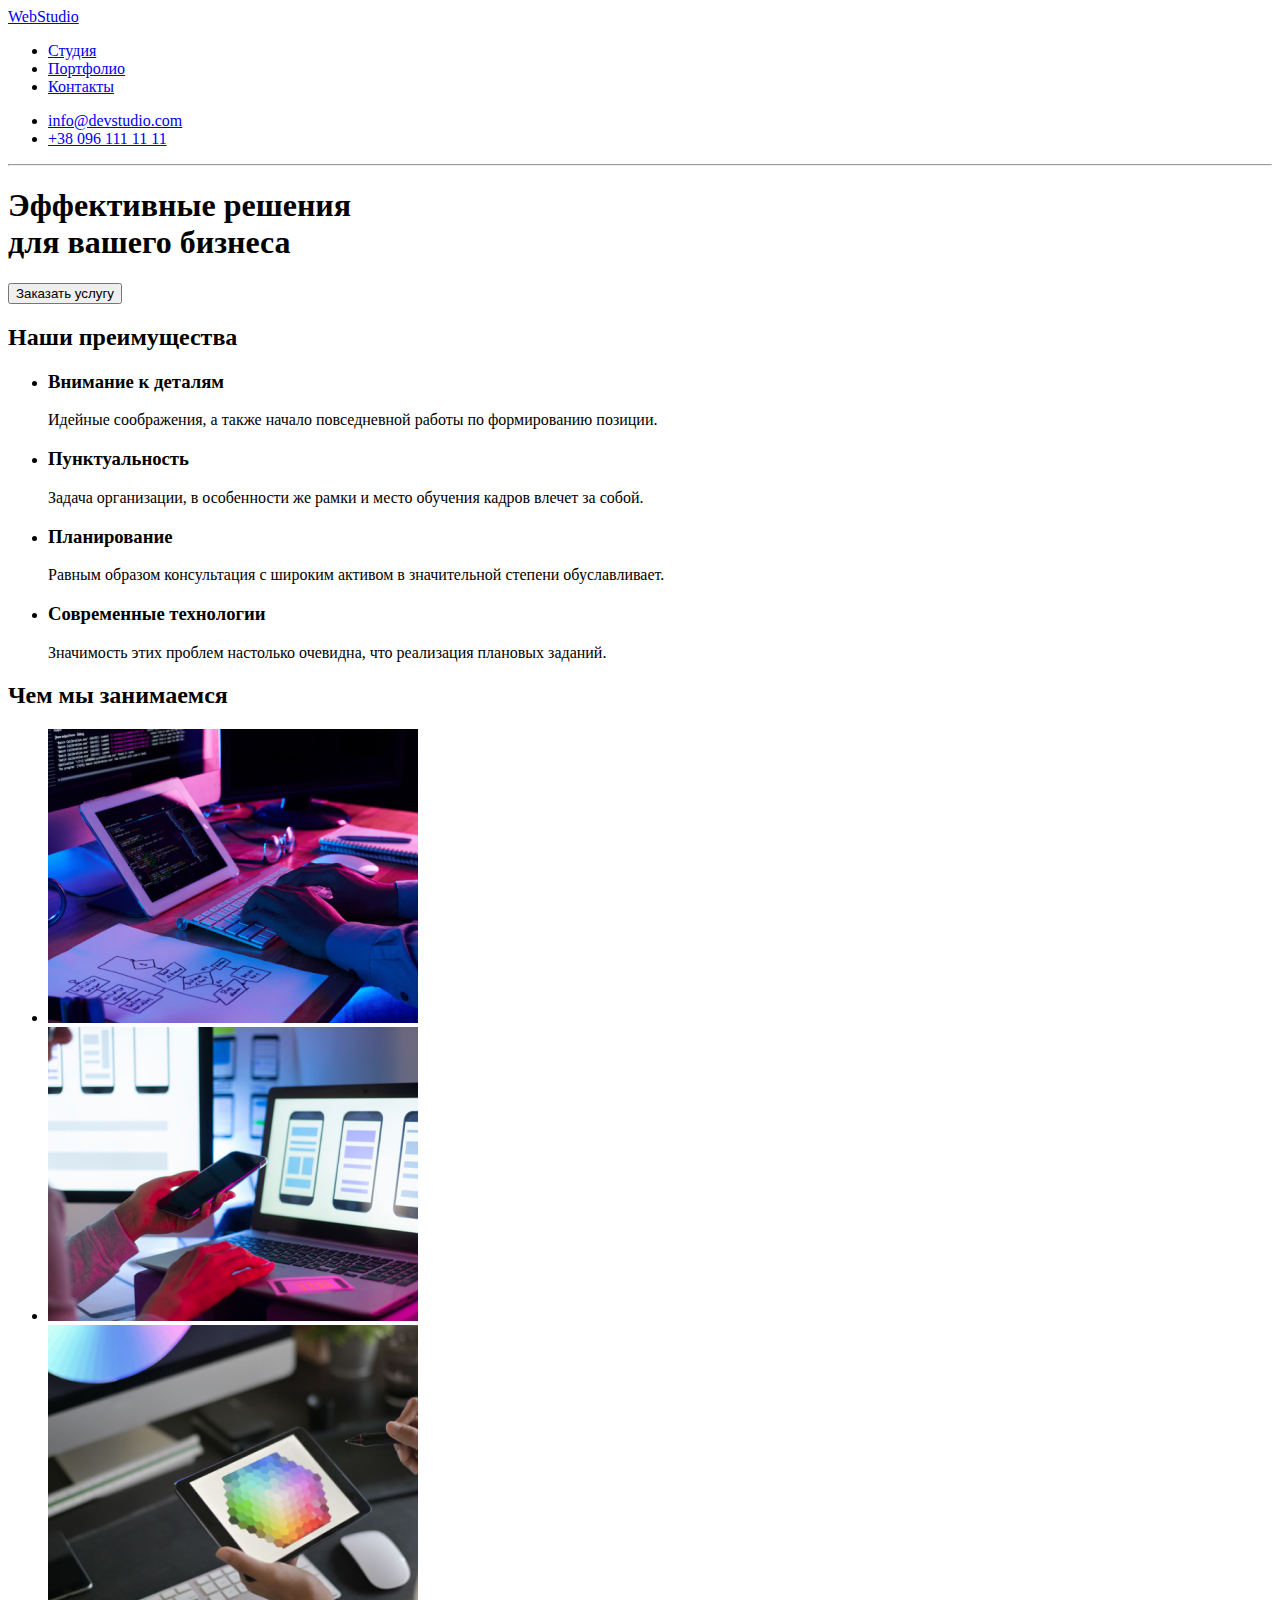
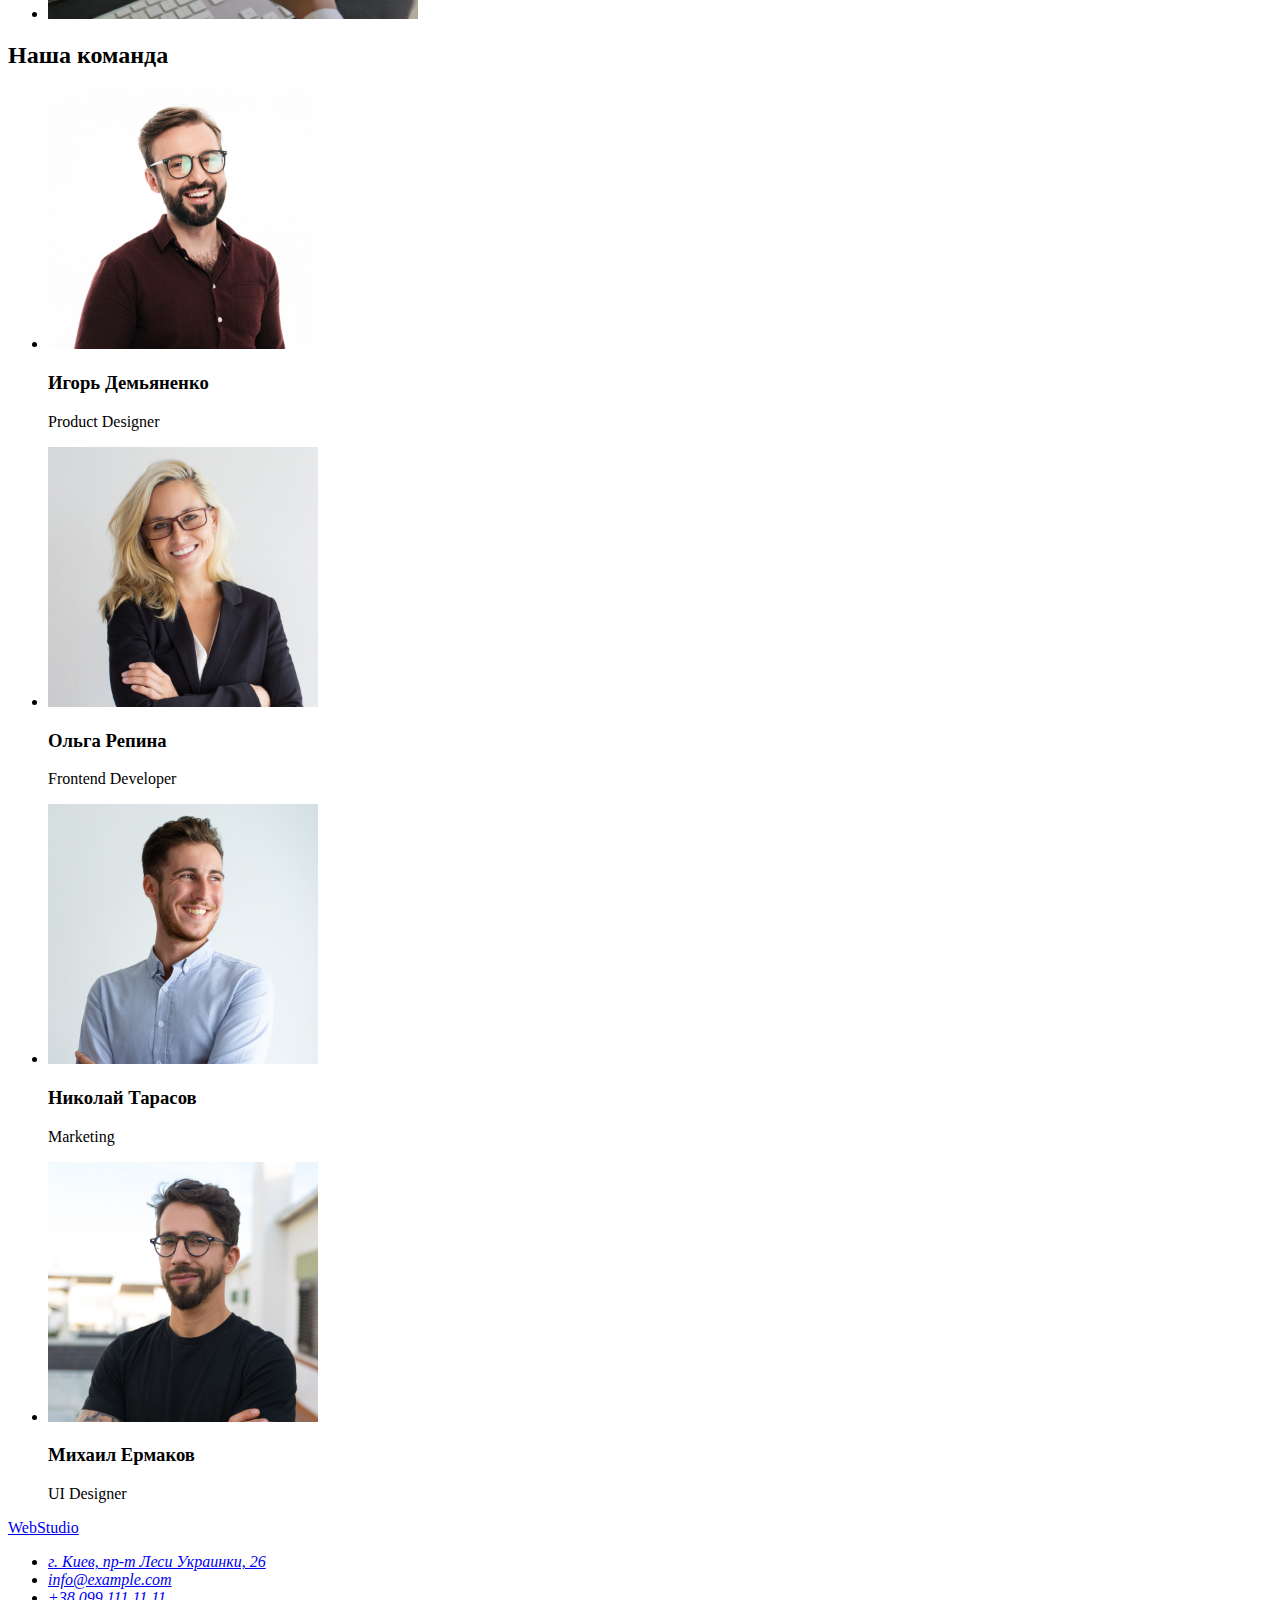
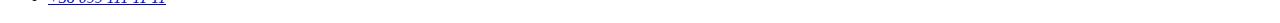
==== index.html @ 1df1f012 "add index.html" ====
<!DOCTYPE html>
<html lang="ru">
<head>
    <meta charset="UTF-8">
    <meta http-equiv="X-UA-Compatible" content="IE=edge">
    <meta name="viewport" content="width=device-width, initial-scale=1.0">
    <title>Студия</title>
    
    <link rel="preconnect" href="https://fonts.googleapis.com">
    <link rel="preconnect" href="https://fonts.gstatic.com" crossorigin>
    <link href="https://fonts.googleapis.com/css2?family=Raleway:wght@700&family=Roboto:wght@400;500;700;900&display=swap"
        rel="stylesheet">
    <link rel="stylesheet" href="./css/modern-normalize.css">
    <link rel="stylesheet" href="./css/styles.css">
</head>
<body>
    <header>
        <div class="container">
            <div class="header-inner">
                        <a href="./index.html" lang="en" class="logo links"><span class="logo-web">Web</span><span
                                class="logo-studio">Studio</span></a>
                        <nav>
                            <ul class="pages list ">
                                <li class="pages-list">
                                    <a href="./index.html" class="links current">Студия</a>
                                </li>
                                <li class="pages-list">
                                    <a href="./portfolio.html" class="links">Портфолио</a>
                                </li>
                                <li class="pages-list">
                                    <a href="#" class="links">Контакты</a>
                                </li>
                            </ul>
                        </nav>
                        <ul class="header-contacts list">
                            <li class="header-contacts-list">
                                <a href="mailto:info@devstudio.com" class="header-contacts-links links">info@devstudio.com</a>
                            </li>
                            <li class="header-contacts-list">
                                <a href="tel:+380961111111" class="header-contacts-links links">+38 096 111 11 11</a>
                            </li>
                        </ul>
            </div>
        </div>
        <hr class="header-line">
    </header>
    <main>
        <section class="hero section">
            <div class="container">
                <h1 class="main-title">Эффективные решения<br/>для вашего бизнеса</h1>
                <button class="interaction" type="button">Заказать услугу</button>
            </div>
        </section>
        <section class="section">
            <div class="benefits-container container">
                <h2 class="visually-hidden">Наши преимущества</h2>
                <ul class="benefits list">
                    <li class="benefits-list">
                        <h3 class="benefits-title">
                            Внимание к деталям
                        </h3>
                        <p class="benefits-description">
                            Идейные соображения, а также начало повседневной работы по формированию позиции.
                        </p>
                    </li>
                    <li class="benefits-list">
                        <h3 class="benefits-title">
                            Пунктуальность
                        </h3>
                        <p class="benefits-description">
                            Задача организации, в особенности же рамки и место обучения кадров влечет за собой.
                        </p>
                    </li>
                    <li class="benefits-list">
                        <h3 class="benefits-title">
                            Планирование
                        </h3>
                        <p class="benefits-description">
                            Равным образом консультация с широким активом в значительной степени обуславливает.
                        </p>
                    </li>
                    <li class="benefits-list">
                        <h3 class="benefits-title">
                            Современные технологии
                        </h3>
                        <p class="benefits-description">
                            Значимость этих проблем настолько очевидна, что реализация плановых заданий.
                        </p>
                    </li>
                </ul>
            </div>
        </section>
        <section class="section">
            <div class="container">
                <h2 class="activity-title">
                    Чем мы занимаемся
                </h2>
                <ul class="activity-list list">
                    <li><img src="./images/image-1.jpg" alt="Разработка сайтов" width="370" /></li>
                    <li><img src="./images/image-2.jpg" alt="Разработка приложений" width="370" /></li>
                    <li><img src="./images/image-3.jpg" alt="Дизайн" width="370" /></li>
                </ul>
            </div>
        </section>
        <section class="team-section section">
            <div class="container">
                <h2 class="team-title">
                    Наша команда
                </h2>
                <ul class="team-list list">
                    <li class="team-card">
                        <img src="./images/team-1.jpg" alt="Product Designer" width="270" />
                        <h3 class="team-name">Игорь Демьяненко</h3>
                        <p class="team-job" lang="en">Product Designer</p>
                    </li>
                    <li class="team-card">
                        <img src="./images/team-2.jpg" alt="Frontend Developer" width="270" />
                        <h3 class="team-name">Ольга Репина</h3>
                        <p class="team-job" lang="en">Frontend Developer</p>
                    </li>
                    <li class="team-card">
                        <img src="./images/team-3.jpg" alt="Marketing" width="270" />
                        <h3 class="team-name">Николай Тарасов</h3>
                        <p class="team-job" lang="en">Marketing</p>
                
                    </li>
                    <li class="team-card">
                        <img src="./images/team-4.jpg" alt="UI Designer" width="270" />
                        <h3 class="team-name">Михаил Ермаков</h3>
                        <p class="team-job" lang="en">UI Designer</p>
                    </li>
                </ul>
            </div>
        </section>
    </main>
    <footer class="footer">
        <div class="container">
                    <a href="./index.html" lang="en" class="footer-logo links"><span class="logo-web">Web</span><span
                            class="logo-studio-footer">Studio</span></a>
                    <address class="address">
                        <ul class="address-list list">
                            <li class="address-item"><a class="map-link"
                                    href="https://www.google.com/maps/place/%D0%B1%D1%83%D0%BB%D1%8C%D0%B2%D0%B0%D1%80+%D0%9B%D0%B5%D1%81%D1%96+%D0%A3%D0%BA%D1%80%D0%B0%D1%97%D0%BD%D0%BA%D0%B8,+26,+%D0%9A%D0%B8%D1%97%D0%B2,+02000/@50.4265807,30.5383858,17z/data=!3m1!4b1!4m5!3m4!1s0x40d4cf0e033ecbe9:0x57a4dffefec77da0!8m2!3d50.4265807!4d30.5383858">г.
                                    Киев, пр-т Леси Украинки, 26</a></li>
                            <li class="address-item"><a class="footer-mail" href="mailto:info@example.com">info@example.com</a></li>
                            <li class="address-item"><a class="footer-phone" href="tel:+380991111111">+38 099 111 11 11</a></li>
                        </ul>
                    </address>
        </div>
    </footer>
</body>
</html>
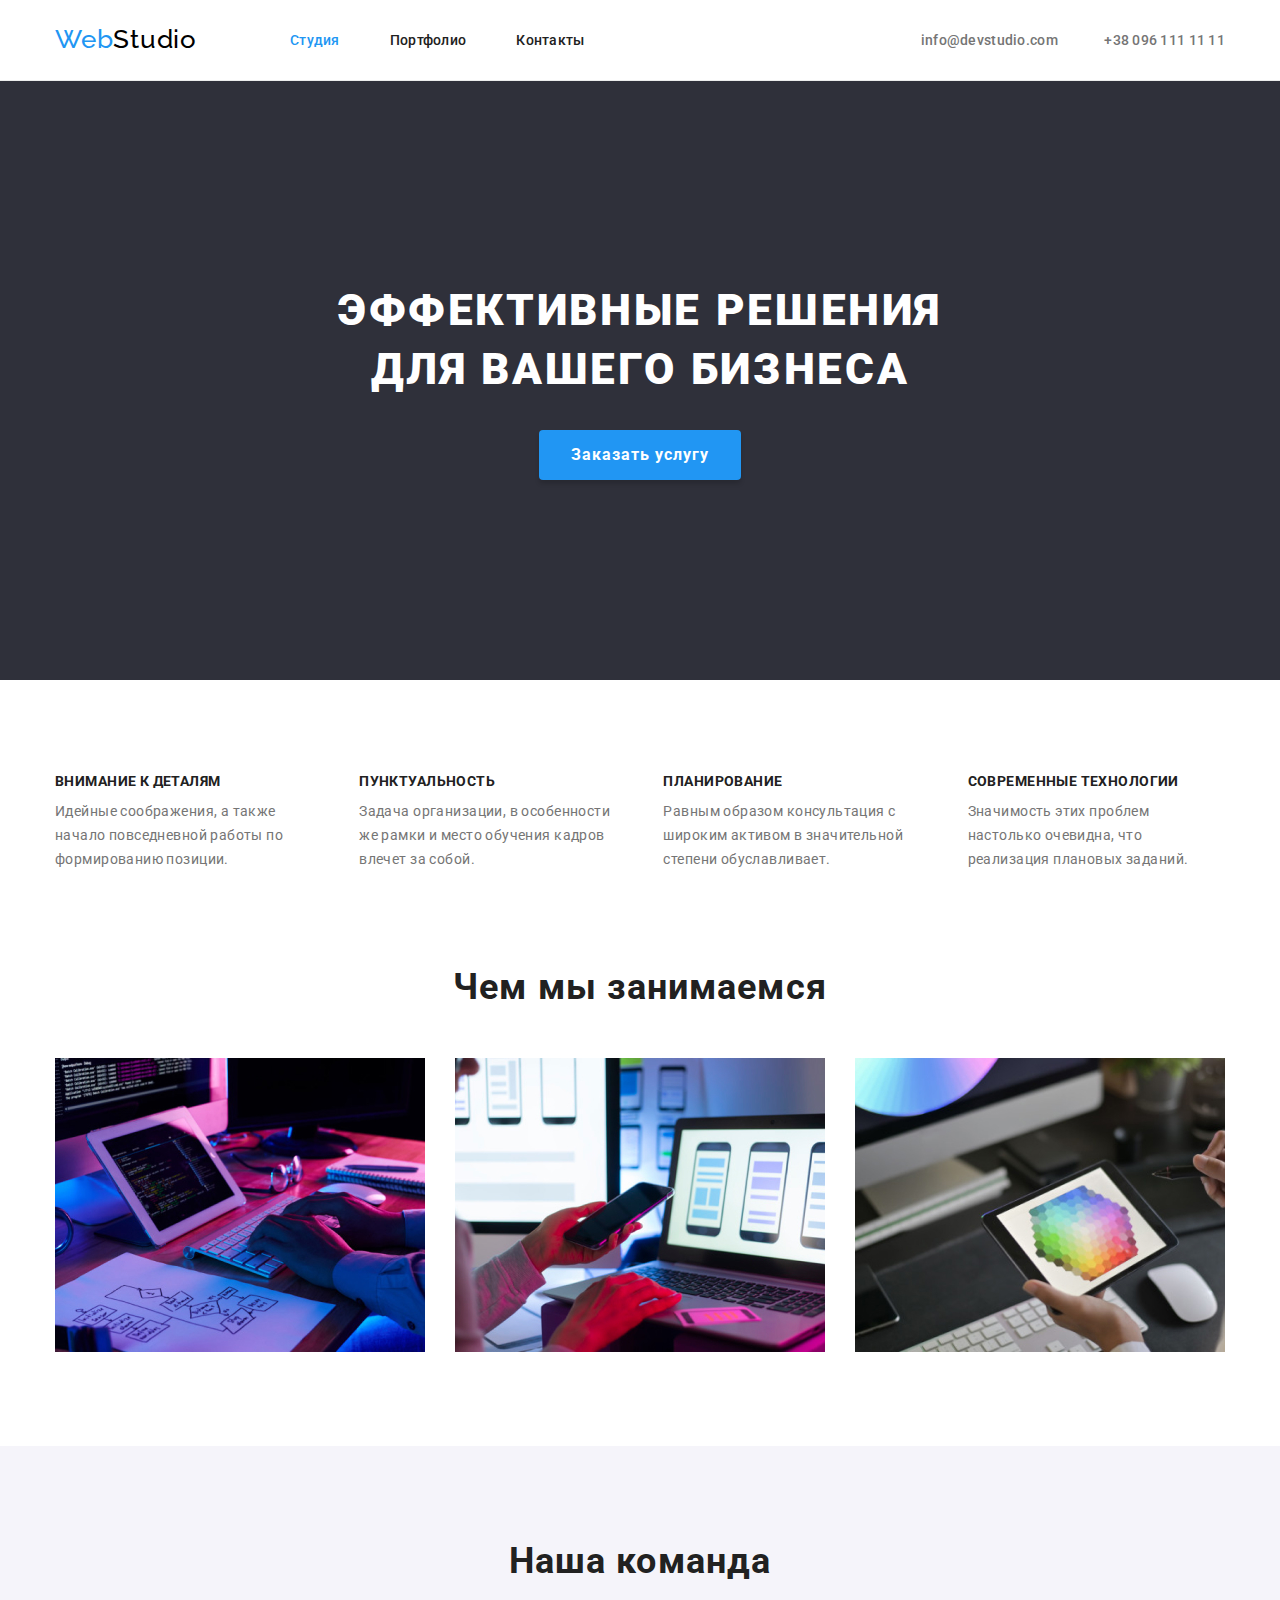
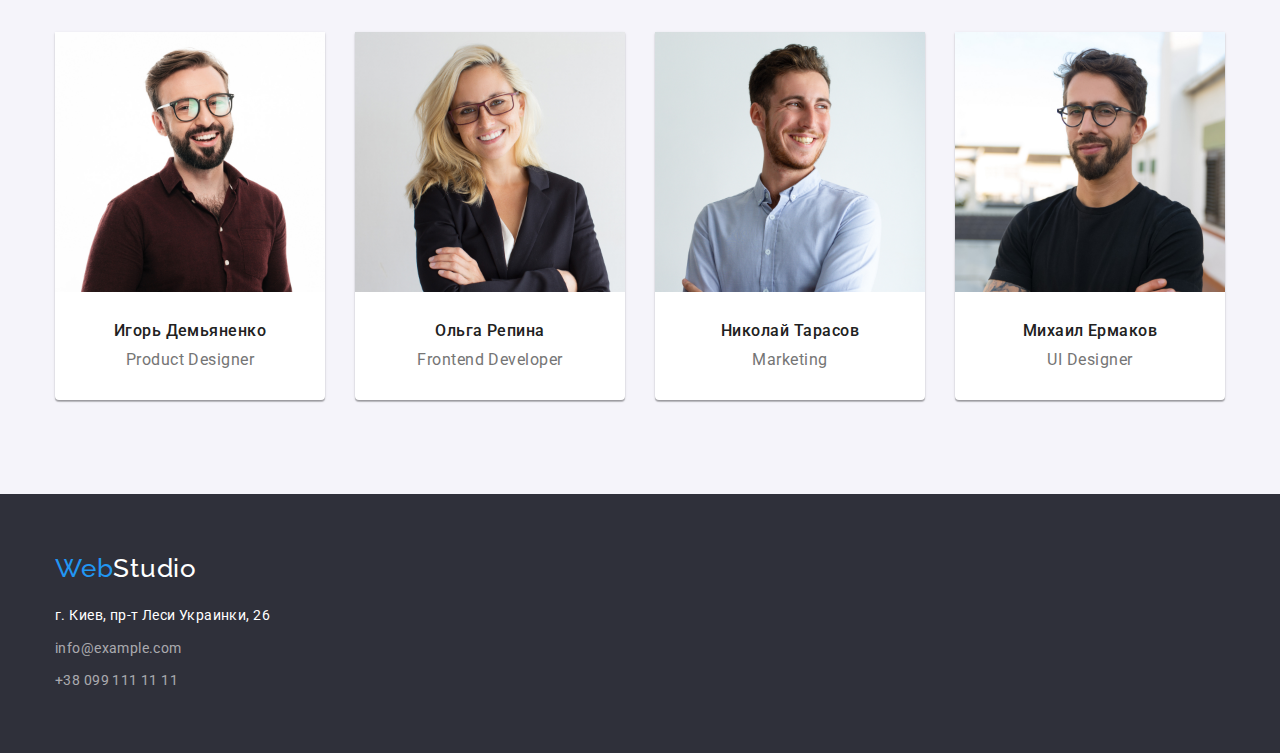
==== commit 244a173e: "add improvements" ====
--- a/index.html
+++ b/index.html
@@ -14,7 +14,7 @@
     <link rel="stylesheet" href="./css/styles.css">
 </head>
 <body>
-    <header>
+    <header class="header">
         <div class="container">
             <div class="header-inner">
                         <a href="./index.html" lang="en" class="logo links"><span class="logo-web">Web</span><span
@@ -22,13 +22,13 @@
                         <nav>
                             <ul class="pages list ">
                                 <li class="pages-list">
-                                    <a href="./index.html" class="links current">Студия</a>
+                                    <a href="./index.html" class="pages-list-links links current">Студия</a>
                                 </li>
                                 <li class="pages-list">
-                                    <a href="./portfolio.html" class="links">Портфолио</a>
+                                    <a href="./portfolio.html" class="pages-list-links links">Портфолио</a>
                                 </li>
                                 <li class="pages-list">
-                                    <a href="#" class="links">Контакты</a>
+                                    <a href="#" class="pages-list-links links">Контакты</a>
                                 </li>
                             </ul>
                         </nav>
@@ -42,20 +42,19 @@
                         </ul>
             </div>
         </div>
-        <hr class="header-line">
     </header>
     <main>
-        <section class="hero section">
+        <section class="section hero">
             <div class="container">
                 <h1 class="main-title">Эффективные решения<br/>для вашего бизнеса</h1>
                 <button class="interaction" type="button">Заказать услугу</button>
             </div>
         </section>
-        <section class="section">
+        <section class="section benefits">
             <div class="benefits-container container">
                 <h2 class="visually-hidden">Наши преимущества</h2>
-                <ul class="benefits list">
-                    <li class="benefits-list">
+                <ul class="benefits-list list">
+                    <li class="benefits-item">
                         <h3 class="benefits-title">
                             Внимание к деталям
                         </h3>
@@ -63,7 +62,7 @@
                             Идейные соображения, а также начало повседневной работы по формированию позиции.
                         </p>
                     </li>
-                    <li class="benefits-list">
+                    <li class="benefits-item">
                         <h3 class="benefits-title">
                             Пунктуальность
                         </h3>
@@ -71,7 +70,7 @@
                             Задача организации, в особенности же рамки и место обучения кадров влечет за собой.
                         </p>
                     </li>
-                    <li class="benefits-list">
+                    <li class="benefits-item">
                         <h3 class="benefits-title">
                             Планирование
                         </h3>
@@ -79,7 +78,7 @@
                             Равным образом консультация с широким активом в значительной степени обуславливает.
                         </p>
                     </li>
-                    <li class="benefits-list">
+                    <li class="benefits-item">
                         <h3 class="benefits-title">
                             Современные технологии
                         </h3>
@@ -110,24 +109,31 @@
                 <ul class="team-list list">
                     <li class="team-card">
                         <img src="./images/team-1.jpg" alt="Product Designer" width="270" />
-                        <h3 class="team-name">Игорь Демьяненко</h3>
-                        <p class="team-job" lang="en">Product Designer</p>
+                        <div class="team-member">
+                            <h3 class="team-name">Игорь Демьяненко</h3>
+                            <p class="team-job" lang="en">Product Designer</p>
+                        </div>
                     </li>
                     <li class="team-card">
                         <img src="./images/team-2.jpg" alt="Frontend Developer" width="270" />
-                        <h3 class="team-name">Ольга Репина</h3>
-                        <p class="team-job" lang="en">Frontend Developer</p>
+                        <div class="team-member">
+                            <h3 class="team-name">Ольга Репина</h3>
+                            <p class="team-job" lang="en">Frontend Developer</p>
+                        </div>
                     </li>
                     <li class="team-card">
                         <img src="./images/team-3.jpg" alt="Marketing" width="270" />
-                        <h3 class="team-name">Николай Тарасов</h3>
-                        <p class="team-job" lang="en">Marketing</p>
-                
+                        <div class="team-member">
+                            <h3 class="team-name">Николай Тарасов</h3>
+                            <p class="team-job" lang="en">Marketing</p>
+                        </div>
                     </li>
                     <li class="team-card">
                         <img src="./images/team-4.jpg" alt="UI Designer" width="270" />
-                        <h3 class="team-name">Михаил Ермаков</h3>
-                        <p class="team-job" lang="en">UI Designer</p>
+                        <div class="team-member">
+                            <h3 class="team-name">Михаил Ермаков</h3>
+                            <p class="team-job" lang="en">UI Designer</p>
+                        </div>
                     </li>
                 </ul>
             </div>
@@ -139,11 +145,11 @@
                             class="logo-studio-footer">Studio</span></a>
                     <address class="address">
                         <ul class="address-list list">
-                            <li class="address-item"><a class="map-link"
+                            <li class="address-item"><a class="map-link footer-links"
                                     href="https://www.google.com/maps/place/%D0%B1%D1%83%D0%BB%D1%8C%D0%B2%D0%B0%D1%80+%D0%9B%D0%B5%D1%81%D1%96+%D0%A3%D0%BA%D1%80%D0%B0%D1%97%D0%BD%D0%BA%D0%B8,+26,+%D0%9A%D0%B8%D1%97%D0%B2,+02000/@50.4265807,30.5383858,17z/data=!3m1!4b1!4m5!3m4!1s0x40d4cf0e033ecbe9:0x57a4dffefec77da0!8m2!3d50.4265807!4d30.5383858">г.
                                     Киев, пр-т Леси Украинки, 26</a></li>
-                            <li class="address-item"><a class="footer-mail" href="mailto:info@example.com">info@example.com</a></li>
-                            <li class="address-item"><a class="footer-phone" href="tel:+380991111111">+38 099 111 11 11</a></li>
+                            <li class="address-item"><a class="footer-contacts footer-links" href="mailto:info@example.com">info@example.com</a></li>
+                            <li class="address-item"><a class="footer-contacts footer-links" href="tel:+380991111111">+38 099 111 11 11</a></li>
                         </ul>
                     </address>
         </div>
--- a/css/styles.css
+++ b/css/styles.css
@@ -0,0 +1,413 @@
+
+html {
+	box-sizing: border-box;
+}
+
+h1,
+h2,
+h3,
+h4,
+h5,
+h6,
+p {
+	margin-top: 0;
+    margin-bottom: 0;
+}
+
+img {
+	display: block;
+	max-width: 100%;
+	height: auto;
+}
+
+:root {
+    --brand-color: #2196f3;
+    --brand-color-buttons-hover: #188ce8;
+    --hero-and-footer-color: #2f303a;
+    --selection-color: #badefe;
+    --logo-studio-color: #000; 
+    --logo-studio-footer-color: #fff;
+}
+
+body {
+    font-family: 'Roboto', 'Helvetica', sans-serif;
+    color: #212121;
+    
+}
+
+::selection {
+    background-color: var(--selection-color);
+}
+
+.links {
+    text-decoration: none;
+    font-weight: 500;
+    font-size: 14px;
+    line-height: 1.14;
+    letter-spacing: 0.02em;
+    color: inherit;
+}
+
+.links:hover,
+.links:focus {
+    color: var(--brand-color);
+    outline: none;
+}
+
+.links.current {
+    color: var(--brand-color);
+}
+
+.list {
+    list-style: none;
+    padding-left: 0;
+	margin: 0;
+}
+
+.container {
+    width: 100%;
+    width: 1200px;
+    margin: 0 auto;
+    padding-left: 15px;
+    padding-right: 15px;
+}
+
+.section {
+    padding-top: 94px;
+    padding-bottom: 94px;
+}
+
+/* header *//* header *//* header *//* header *//* header *//* header *//* header *//* header *//* header *//* header */
+
+.header {
+    border-bottom: 1px solid #ececec;
+}
+
+.header-inner {
+    display: flex;
+    align-items: center;
+}
+
+.logo {
+ padding-top: 25px;
+    padding-bottom: 25px;
+    margin-right: 93px;
+}
+
+.logo-web {
+   
+    font-family: 'Raleway';
+    font-size: 26px;
+    letter-spacing: 0.03em;
+    color: var(--brand-color);
+}
+
+.logo-studio {
+    padding-top: 25px;
+    padding-bottom: 25px;
+    font-family: 'Raleway';
+    font-size: 26px;
+    letter-spacing: 0.03em;
+    color: var(--logo-studio-color);
+    
+}
+
+.pages {
+    display: flex;
+    flex-basis: 25%;
+    justify-content: space-between;
+}
+
+.pages-list + .pages-list {
+    margin-left: 50px;
+}
+
+.pages-list-links {
+    padding-top: 32px;
+    padding-bottom: 32px;
+}
+
+.header-contacts {
+    flex-basis: 26%;
+    display: flex;
+    margin-left: auto;
+    justify-content: space-between;
+}
+
+.header-contacts-links {
+    padding-top: 32px;
+    padding-bottom: 32px;
+    font-weight: 500;
+    font-size: 14px;
+    line-height: 1.14;
+    letter-spacing: 0.02em;
+    color: #757575;
+}
+
+/* main *//* main *//* main *//* main *//* main *//* main *//* main *//* main *//* main *//* main *//* main *//* main */
+
+.hero {
+    background-color: var(--hero-and-footer-color);
+    padding-top: 200px;
+    padding-bottom: 200px;
+}
+
+.visually-hidden {
+  position: absolute;
+  width: 1px;
+  height: 1px;
+  margin: -1px;
+  border: 0;
+  padding: 0;
+  white-space: nowrap;
+  clip-path: inset(100%);
+  clip: rect(0 0 0 0);
+  overflow: hidden;
+}
+
+.main-title {
+    font-weight: 900;
+    font-size: 44px;
+    line-height: 1.36;
+    text-align: center;
+    letter-spacing: 0.06em;
+    text-transform: uppercase;
+    color: #fff;
+    margin-bottom: 30px;
+}
+
+.interaction {
+    display: block;
+    margin: 0 auto;
+    border-style: none;
+    cursor: pointer;
+    font-family: inherit;
+    font-weight: 700;
+    font-size: 16px;
+    line-height: 1.88;
+    letter-spacing: 0.06em;
+    color: #fff;
+    padding: 10px 32px;
+    background: var(--brand-color);
+    box-shadow: 0px 4px 4px rgba(0, 0, 0, 0.15);
+    border-radius: 4px;
+}
+
+.interaction:hover {
+    background: var(--brand-color-buttons-hover);
+    box-shadow: 0px 4px 4px rgba(0, 0, 0, 0.15);
+}
+
+.interaction:focus {
+    outline: none;
+    background: var(--brand-color-buttons-hover);
+    box-shadow: 0px 4px 4px rgba(0, 0, 0, 0.15);
+}
+
+/* .benefits *//* .benefits *//* .benefits *//* .benefits *//* .benefits *//* .benefits *//* .benefits */
+
+.benefits {
+    padding-bottom: 0;
+}
+
+.benefits-list {
+    display: flex;
+    justify-content: space-between;
+}
+
+.benefits-item {
+    flex-basis: 22%;
+}
+
+.benefits-title {
+    font-weight: 700;
+    font-size: 14px;
+    line-height: 1.14;
+    letter-spacing: 0.03em;
+    text-transform: uppercase;
+    padding-bottom: 10px;
+}
+
+.benefits-description {
+    font-size: 14px;
+    line-height: 1.71;
+    letter-spacing: 0.03em;
+    color: #757575;
+}
+
+/* .activity *//* .activity *//* .activity *//* .activity *//* .activity *//* .activity */
+
+.activity-title{
+    font-weight: 700;
+    font-size: 36px;
+    line-height: 1.17;
+    text-align: center;
+    letter-spacing: 0.03em;
+    margin-bottom: 50px;
+}
+
+.activity-list {
+    display: flex;
+    justify-content: space-between;
+}
+
+/* team *//* team *//* team *//* team *//* team *//* team *//* team *//* team *//* team */
+
+.team-section {
+    background-color: #f5f4fa;
+}
+
+.team-title {
+    font-weight: 700;
+    font-size: 36px;
+    line-height: 1.17;
+    text-align: center;
+    letter-spacing: 0.03em;
+    margin-bottom: 50px;
+}
+
+.team-list {
+    display: flex;
+    justify-content: space-between;
+}
+
+.team-card {
+    background: #fff;
+    box-shadow: 0px 1px 3px rgba(0, 0, 0, 0.12), 0px 1px 1px rgba(0, 0, 0, 0.14), 0px 2px 1px rgba(0, 0, 0, 0.2);
+    border-radius: 0px 0px 4px 4px;
+}
+
+.team-name {
+    font-weight: 500;
+    font-size: 16px;
+    line-height: 1.18;
+    text-align: center;
+    letter-spacing: 0.03em;
+    margin-bottom: 10px;
+}
+
+.team-job {
+    font-size: 16px;
+    line-height: 1.18;
+    text-align: center;
+    letter-spacing: 0.03em;
+    color: #757575;
+}
+
+.team-member {
+    padding: 30px;
+}
+
+/* portfolio *//* portfolio *//* portfolio *//* portfolio *//* portfolio *//* portfolio *//* portfolio *//* portfolio *//* portfolio */
+
+.filter-list{
+    display: flex;
+    justify-content: center;
+    margin-bottom: 50px;
+}
+
+.filter-item + .filter-item {
+    margin-left: 8px;
+}
+
+.filter-button {
+    padding: 6px 22px;
+    font-family: inherit;
+    color: inherit;
+    font-weight: 500;
+    font-size: 16px;
+    line-height: 1.62;
+    text-align: center;
+    letter-spacing: 0.03em;
+    border-style: none;
+    border-radius: 4px;
+}
+
+.filter-button:hover,
+.filter-button:focus {
+    outline: none;
+    cursor: pointer;
+    background: var(--brand-color);
+    color: #fff;
+    box-shadow: 0px 3px 1px rgba(0, 0, 0, 0.1), 0px 1px 2px rgba(0, 0, 0, 0.08), 0px 2px 2px rgba(0, 0, 0, 0.12);
+} 
+
+.portfolio-set {
+    display: flex;
+    flex-wrap: wrap;
+    justify-content: center;
+    margin-left: -30px;
+    margin-top: -30px;
+}
+
+.portfolio-card {
+    box-sizing: border-box;
+    background: #fff;
+    margin-left: 30px;
+    margin-top: 30px;
+}
+
+.portfolio-name {
+    font-weight: 700;
+    font-size: 18px;
+    line-height: 2;
+    letter-spacing: 0.06em;
+}
+
+.portfolio-item {
+    font-weight: 400;
+    font-size: 16px;
+    line-height: 1.88;
+    letter-spacing: 0.03em;
+    color: #757575;
+    margin-top: 4px;
+}
+
+.card-content {
+    padding: 20px 24px;
+    border: 1px solid #eee;
+    border-top: none;
+}
+
+/* footer *//* footer *//* footer *//* footer *//* footer *//* footer *//* footer *//* footer *//* footer *//* footer */
+
+.footer {
+    background-color: var(--hero-and-footer-color);
+    padding-top: 60px;
+    padding-bottom: 60px;
+}
+
+.footer-logo {
+    display: block;
+    margin-bottom: 20px;
+}
+
+.logo-studio-footer {
+    font-family: 'Raleway';
+    font-size: 26px;
+    letter-spacing: 0.03em;
+    color: var(--logo-studio-footer-color); 
+}
+
+.address {
+    font-style: normal;
+    font-size: 14px;
+    line-height: 1.7;
+    letter-spacing: 0.03em;
+}
+
+.footer-links {
+    text-decoration: none;
+}
+
+.map-link {
+    color: #fff;
+}
+
+.footer-contacts {
+    color: rgba(255, 255, 255, 0.6);
+}
+
+.address-item:not(:last-child) {
+    margin-bottom: 9px;
+}
